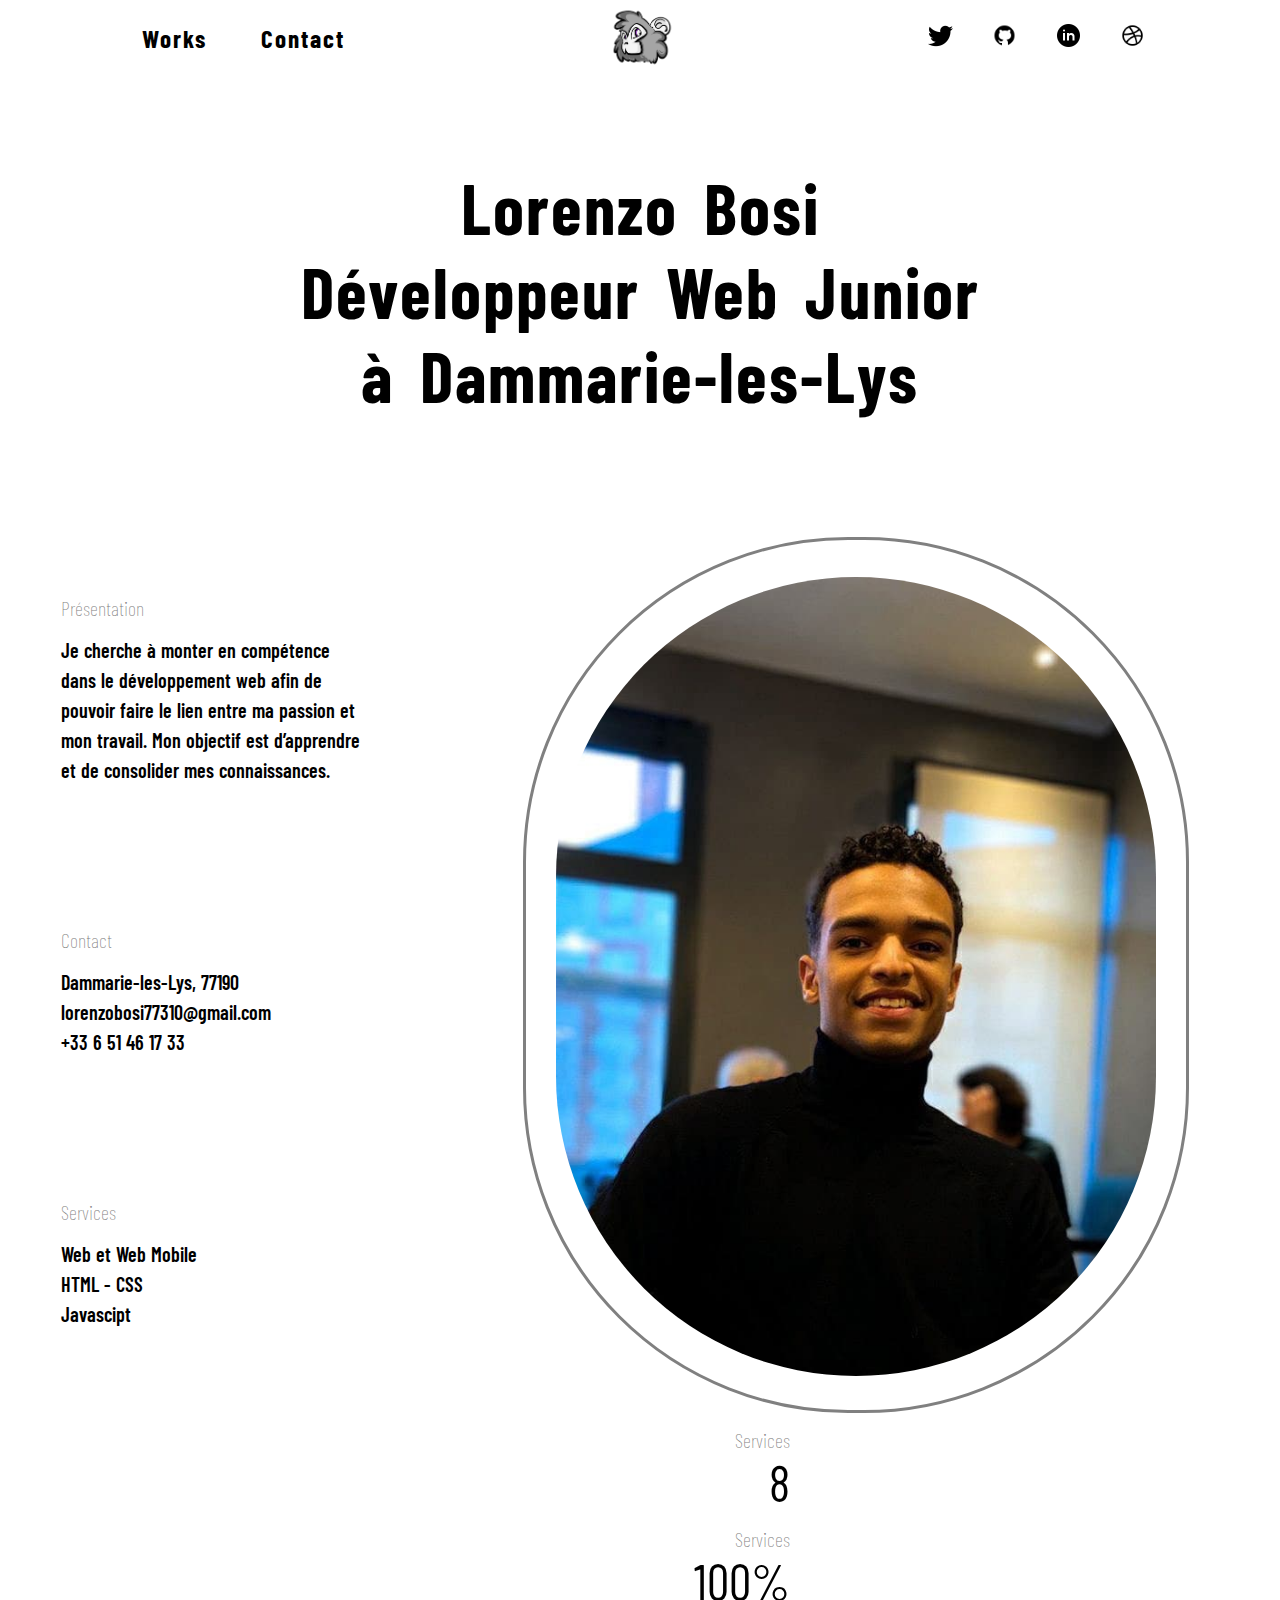
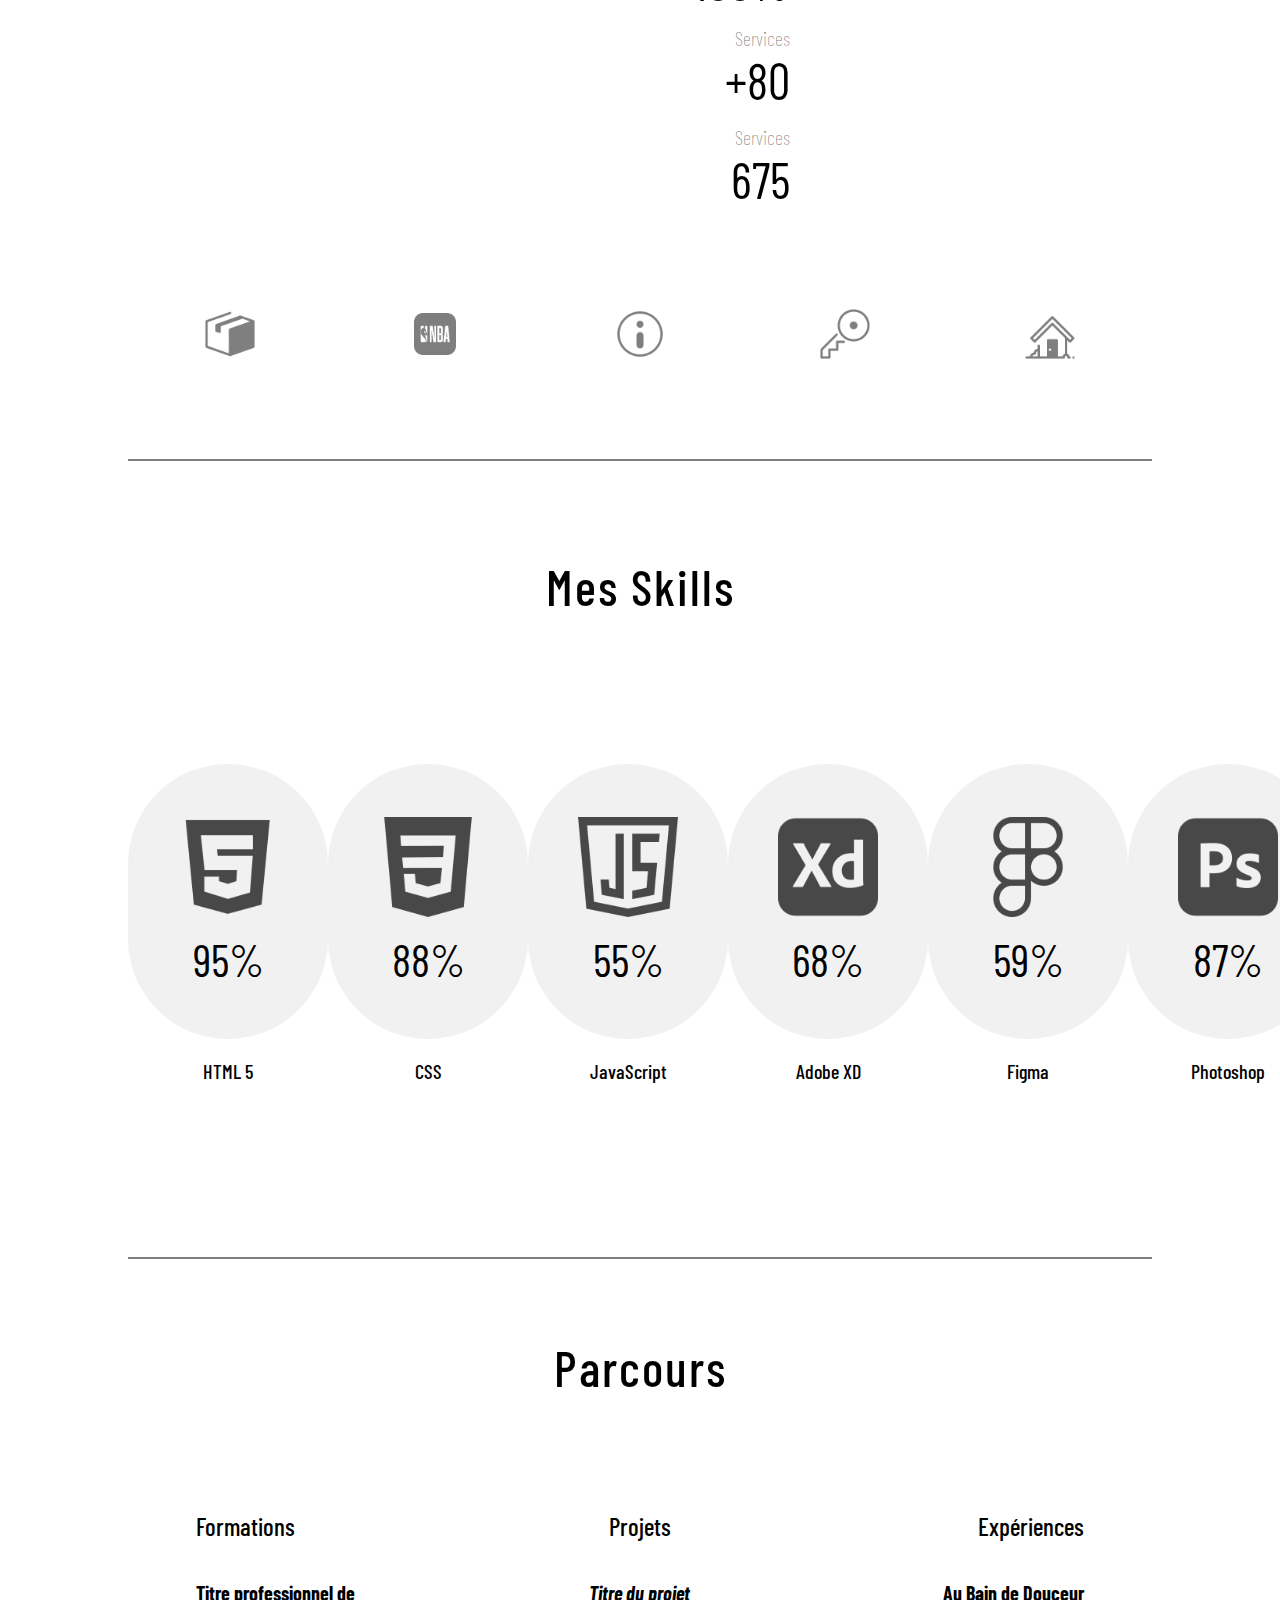
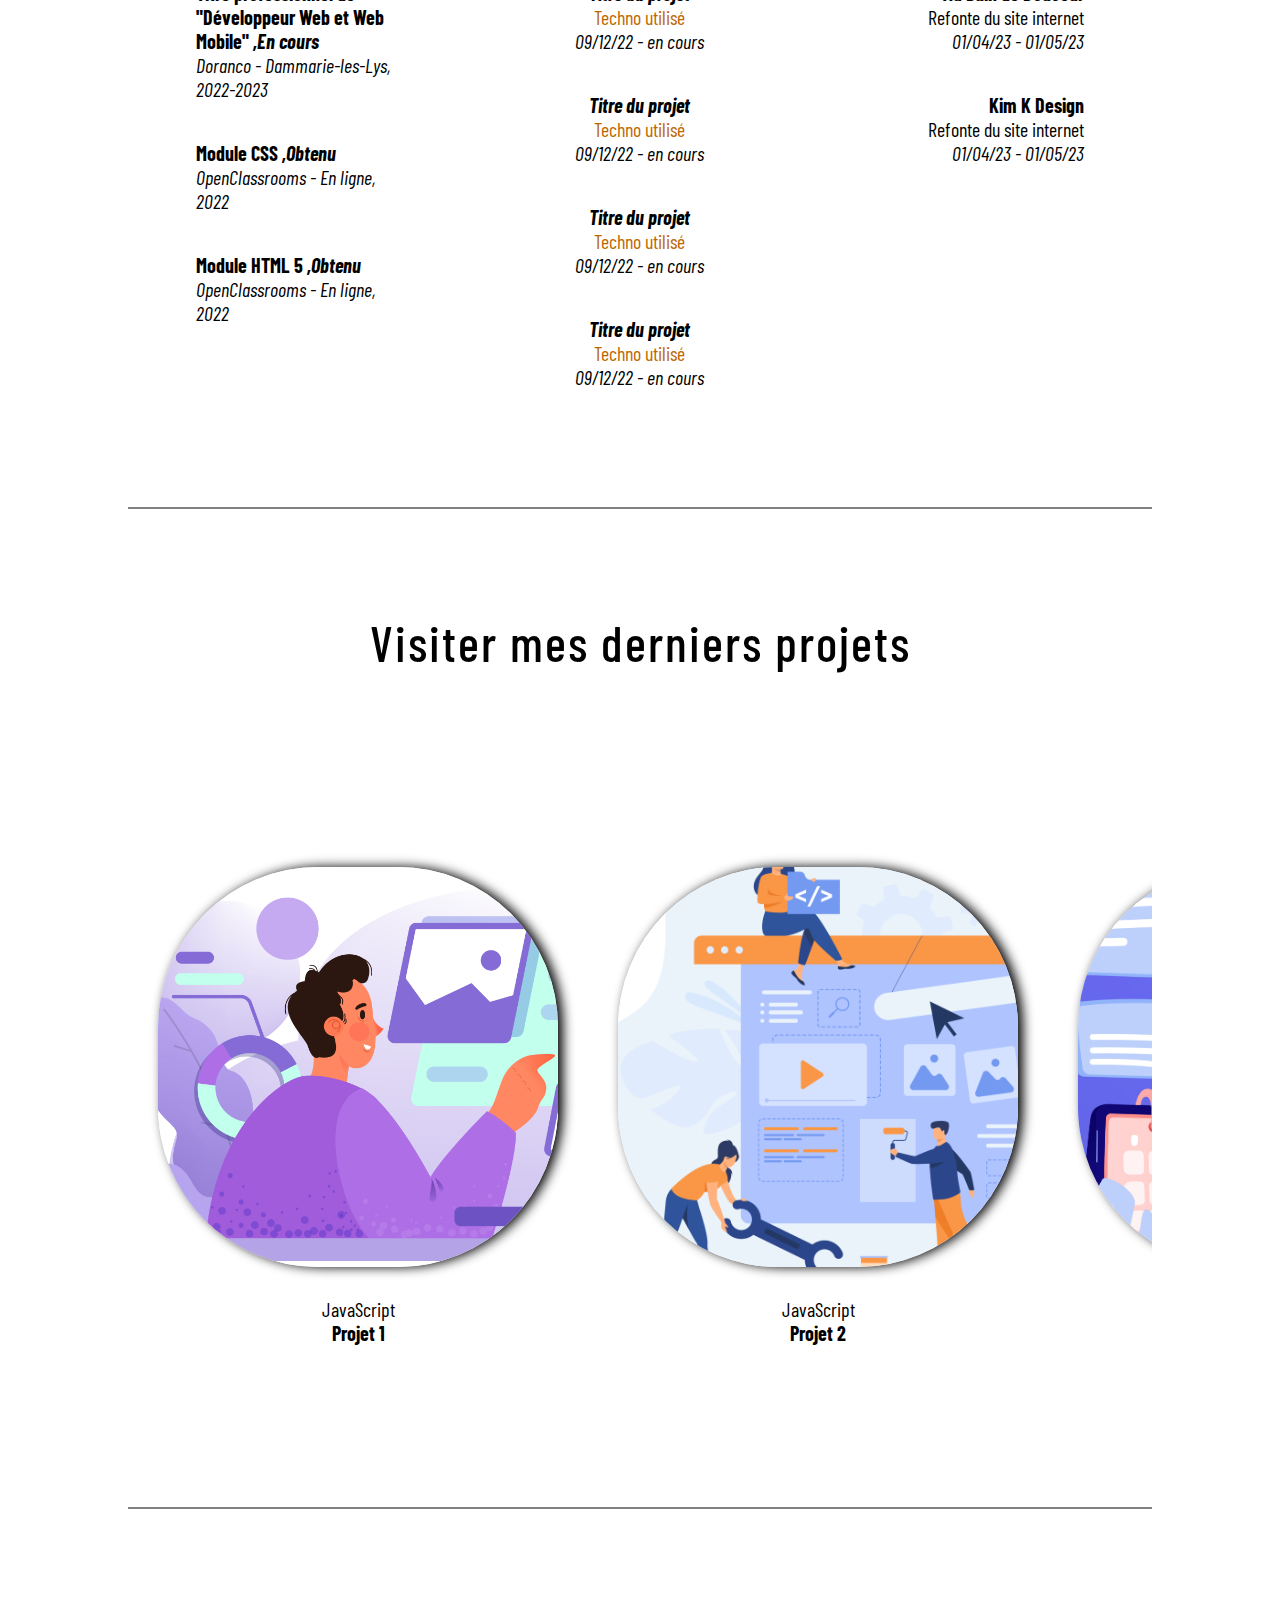
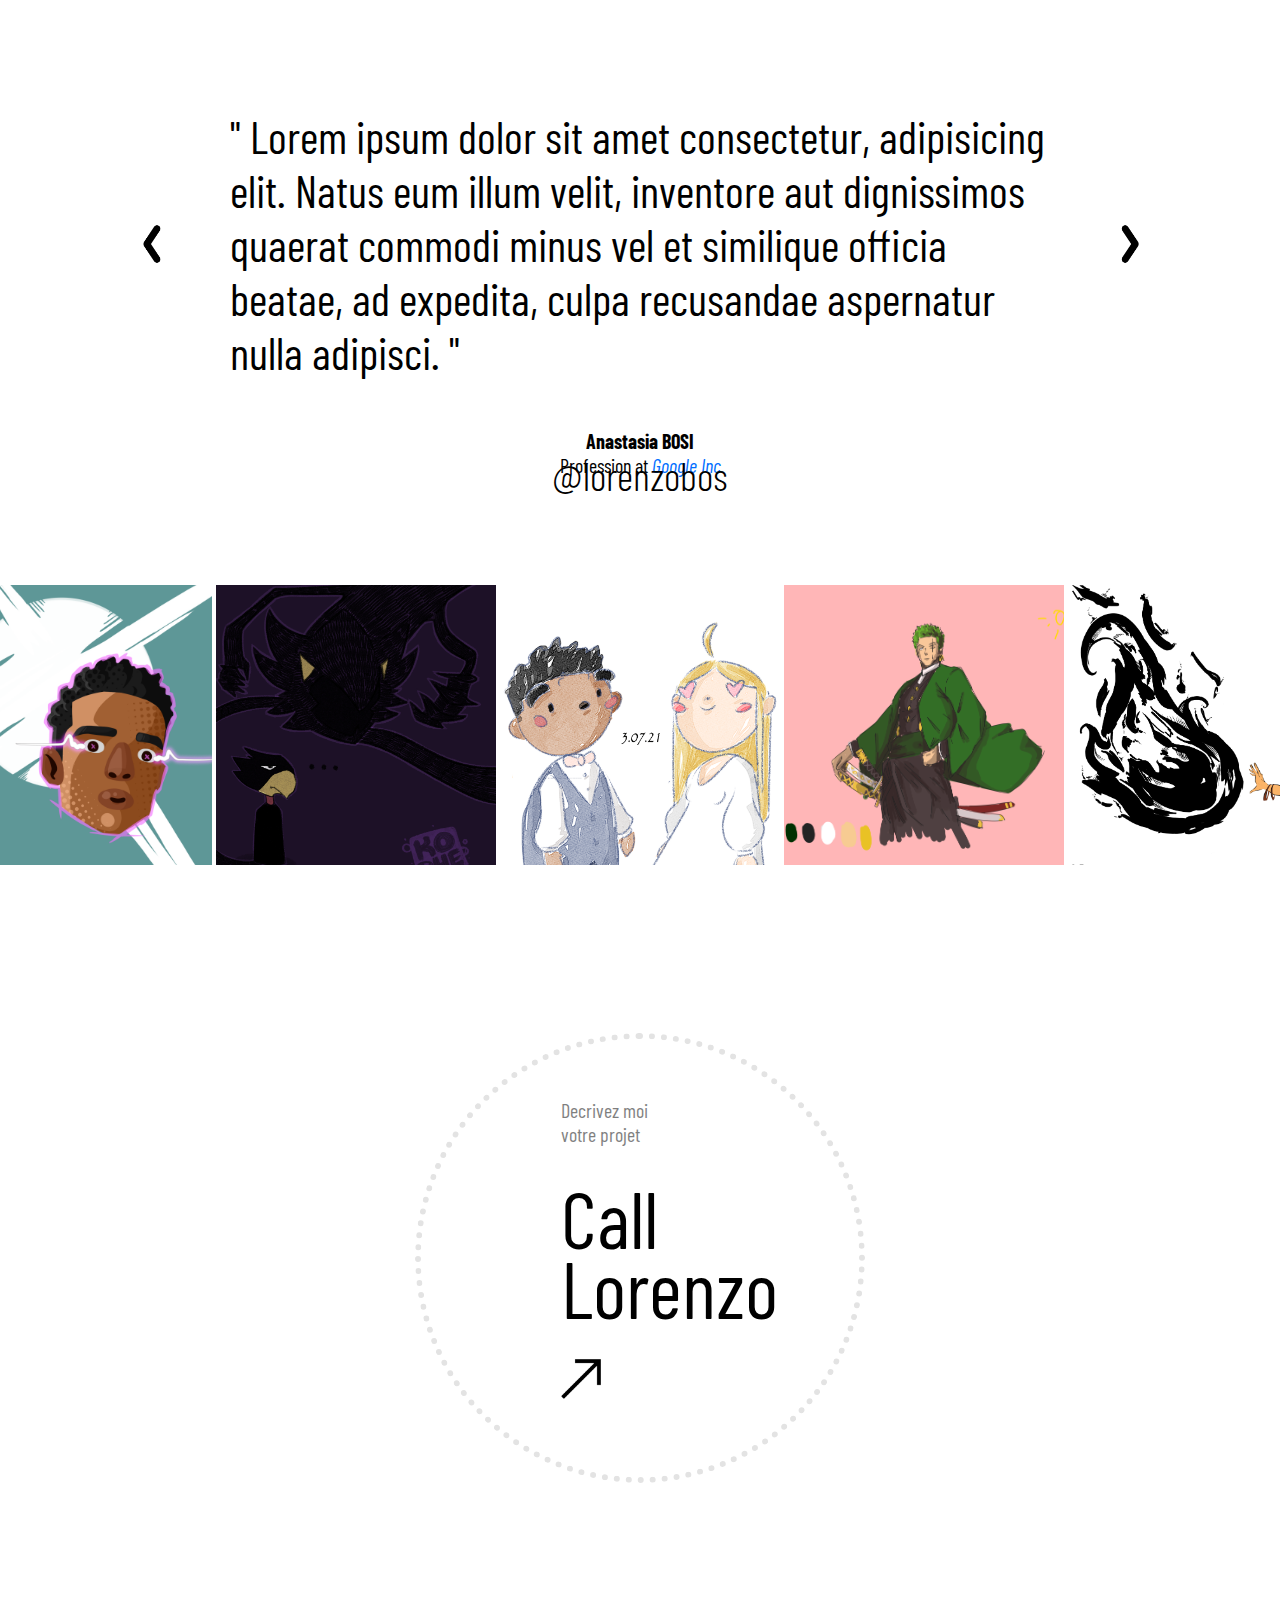
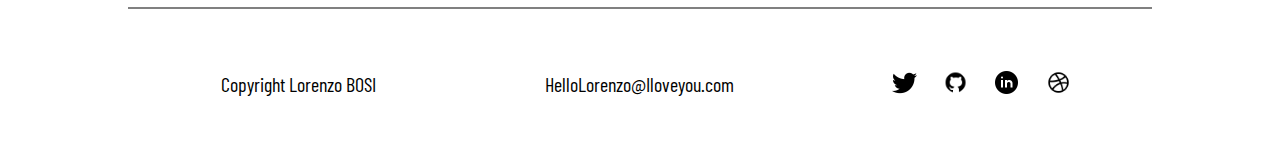
==== docs/index.html @ cca260da "10/02/23" ====
<!DOCTYPE html>
<html lang="fr"> 
<head>
    <meta charset="UTF-8"> 
    <meta http-equiv="X-UA-Compatible" content="IE=edge">
    <meta name="viewport" content="width=device-width, initial-scale=1.0">
    <title>Lorenzo Bosi</title> 
    <meta name="author" content="Lorenzo">
    <meta name="description" content="Portofolio de Lorenzo Bosi"> 
    <link rel="stylesheet" href="css/style.css">
    <link rel="preconnect" href="https://fonts.googleapis.com">
    <link rel="preconnect" href="https://fonts.gstatic.com" crossorigin>
    <link href="https://fonts.googleapis.com/css2?family=Playfair+Display:ital,wght@0,400;0,500;0,600;0,700;0,800;0,900;1,400;1,500;1,600;1,700;1,800;1,900&display=swap" rel="stylesheet">
    <link rel="preconnect" href="https://fonts.googleapis.com">
    <link rel="preconnect" href="https://fonts.gstatic.com" crossorigin>
    <link href="https://fonts.googleapis.com/css2?family=Barlow+Condensed:ital,wght@0,100;0,200;0,300;0,400;0,500;0,600;0,700;0,800;0,900;1,100;1,200;1,300;1,400;1,500;1,600;1,700;1,800;1,900&display=swap" rel="stylesheet">
</head>
<body> 
    <header>
        <nav>
            <a href="#works">Works</a>
            <a href="#contact">Contact</a>
        </nav>
        <img src="img/logo_kophe.png" alt="Logo forme de singe" width="75">
        <ul>
            <li><img src="img/icons8-twitter-100.png" alt="logo twitter" width="25"></li>
            <li><img src="img/icons8-github-120.png" alt="logo github" width="25"></li>
            <li><img src="img/icons8-linkedin-circled-100.png" alt="logo linkedin" width="25"></li>
            <li><img src="img/icons8-dribbble-128.png" alt="logo dribbble" width="25"></li>
        </ul>
    </header>

    <main>
        <h1>Lorenzo Bosi<br>Développeur Web Junior<br>à Dammarie-les-Lys</h1>
        <section>
            <div id="presentation"  class="presentation">
                <div>
                    <h3>Présentation</h3>
                    <p>Je cherche à monter en compétence dans le développement web afin de pouvoir faire le lien entre ma passion et mon travail. Mon objectif est d’apprendre et de consolider mes connaissances.</p>
                </div>
                <div>
                    <h3>Contact</h3>
                    <p>Dammarie-les-Lys, 77190<br>lorenzobosi77310@gmail.com<br>+33 6 51 46 17 33</p>
                </div>
                <div>
                    <h3>Services</h3>
                    <p>Web et Web Mobile<br>HTML - CSS<br>Javascipt</p>
                </div>
            </div>

            <div id="contour">
                <img src="img/lorenzo_pro.jpg" alt="photo de profil" width="600">
            </div>

            <div id="presentation2"  class="presentation">
                <div>
                    <h3>Services</h3>
                    <p>8</p>
                </div>
                <div>
                    <h3>Services</h3>
                    <p>100%</p>
                </div>
                <div>
                    <h3>Services</h3>
                    <p>+80</p>
                </div>
                <div>
                    <h3>Services</h3>
                    <p>675</p>
                </div>
            </div>
            <div id="societe">
                <img src="img/icons8-box-256.png" alt="box" width="50px">
                <img src="img/icons8-nba-app-150.png" alt="nba" width="50px">
                <img src="img/icons8-info-256.png" alt="info" width="50px">
                <img src="img/icons8-key-256.png" alt="key" width="50px">
                <img src="img/icons8-home-256.png" alt="home" width="50px">
            </div>
        </section>

        <section id="skills">
            <h2>Mes Skills</h2>
            <div class="skills">
                <div>
                    <div class="html5">
                        <img src="img/html5 (2).png" alt="html5" width="100">
                        <p>95%</p>
                    </div>
                    <h4>HTML 5</h4>
                </div>

                <div>
                    <div class="css">
                        <img src="img/css-3 (1).png" alt="css" width="100">
                        <p>88%</p>
                    </div>
                    <h4>CSS</h4>
                </div>

                <div>
                    <div class="javascript">
                        <img src="img/script-java (1).png" alt="javascript" width="100">
                        <p>55%</p>
                    </div>
                    <h4>JavaScript</h4>
                </div>

                <div>
                    <div class="xd">
                        <img src="img/xd (1).png" alt="adobe xd" width="100">
                        <p>68%</p>
                    </div>
                    <h4>Adobe XD</h4>
                </div>

                <div>
                    <div class="figma">
                        <img src="img/figma (2).png" alt="figma" width="100">
                        <p>59%</p>
                    </div>
                    <h4>Figma</h4>
                </div>

                <div>
                    <div class="photoshop">
                        <img src="img/photoshop (1).png" alt="photoshop" width="100">
                        <p>87%</p>
                    </div>
                    <h4>Photoshop</h4>
                </div>
            </div>
        </section>

        <section class="parcours">
            <h2>Parcours</h2>
            <div>
                <div class="formations">
                    <h3>Formations</h3>
                    <div>
                        <h5>Titre professionnel de "Développeur Web et Web Mobile" <em>,En cours</em></h5>
                        <p class="date">Doranco - Dammarie-les-Lys, 2022-2023</p>
                    </div>
                    <div>
                        <h5>Module CSS <em>,Obtenu</em></h5>
                        <p class="date">OpenClassrooms - En ligne, 2022</p>
                    </div>
                    <div>
                        <h5>Module HTML 5 <em>,Obtenu</em></h5>
                        <p class="date">OpenClassrooms - En ligne, 2022</p>
                    </div>
                </div>

                <div class="projets">
                    <h3>Projets</h3>
                    <div>
                        <h5><a href="">Titre du projet</a></h5>
                        <p class="techno">Techno utilisé</p>
                        <p class="date">09/12/22 - en cours</p>
                    </div>
                    <div>
                        <h5><a href="">Titre du projet</a></h5>
                        <p class="techno">Techno utilisé</p>
                        <p class="date">09/12/22 - en cours</p>
                    </div>
                    <div>
                        <h5><a href="">Titre du projet</a></h5>
                        <p class="techno">Techno utilisé</p>
                        <p class="date">09/12/22 - en cours</p>
                    </div>
                    <div>
                        <h5><a href="">Titre du projet</a></h5>
                        <p class="techno">Techno utilisé</p>
                        <p class="date">09/12/22 - en cours</p>
                    </div>
                </div>

                <div class="experiences">
                    <h3>Expériences</h3>
                    <div>
                        <h5>Au Bain de Douceur</h5>
                        <p>Refonte du site internet</p>
                        <p class="date">01/04/23 - 01/05/23</p>
                    </div>
                    <div>
                        <h5>Kim K Design</h5>
                        <p>Refonte du site internet</p>
                        <p class="date">01/04/23 - 01/05/23</p>
                    </div>
                </div>
            </div>
        </section>

        <section id="lastproject">
            <h2>Visiter mes derniers projets</h2>
            <div class="lastproject">
                <ul>
                    <li>
                        <a href="#"><div class="image1"></div></a>
                        <p>JavaScript</p>
                        <h4>Projet 1</h4>
                    </li>
                    <li>
                        <a href="#"><div class="image2"></div></a>
                        <p>JavaScript</p>
                        <h4>Projet 2</h4>
                    </li>
                    <li>
                        <a href="#"><div class="image3"></div></a>
                        <p>JavaScript</p>
                        <h4>Projet 3</h4>
                    </li>
                    <li>
                        <a href="#"><div class="image4"></div></a>
                        <p>JavaScript</p>
                        <h4>Projet 4</h4>
                    </li>
                    <li>
                        <a href="#"><div class="image5"></div></a>
                        <p>JavaScript</p>
                        <h4>Projet 5</h4>
                    </li>
                </ul>
            </div>
        </section>
    </main>

    <footer>
        <section>
            <div>
                <div class="commentary">
                    <img src="img/icons8-chevron-left-96.png" alt="fleche gauche" width="50">
                    <p>" Lorem ipsum dolor sit amet consectetur, adipisicing elit. Natus eum illum velit, inventore aut dignissimos quaerat commodi minus vel et similique officia beatae, ad expedita, culpa recusandae aspernatur nulla adipisci. "</p>
                    <img src="img/icons8-chevron-right-96.png" alt="fleche droite" width="50">
                </div>
                <div class="name">
                    <p>Anastasia BOSI</p>
                    <p>Profession at <em>Google Inc</em></p>
                </div>
            </div>

            <div class="insta">
                <p>@lorenzobos</p>
                <div>
                    <div class="photo1"></div>
                    <div class="photo2"></div>
                    <div class="photo3"></div>
                    <div class="photo4"></div>
                    <div class="photo5"></div>
                </div>
            </div>

            <div class="cercle">
                <div>
                    <p>Decrivez moi <br> votre projet</p>
                    <h4>Call<br>Lorenzo</h4>
                    <img src="img/right-up.png" alt="fleche diagonal" width="40">
                </div>
            </div>
        </section>

        <section class="mention_legal">
            <p>Copyright Lorenzo BOSI</p>
            <p>HelloLorenzo@Iloveyou.com</p>
            <ul>
                <li><img src="img/icons8-twitter-100.png" alt="logo twitter" width="25"></li>
                <li><img src="img/icons8-github-120.png" alt="logo github" width="25"></li>
                <li><img src="img/icons8-linkedin-circled-100.png" alt="logo linkedin" width="25"></li>
                <li><img src="img/icons8-dribbble-128.png" alt="logo dribbble" width="25"></li>
            </ul>
        </section>
    </footer>


</body>
</html>
---- docs/css/style.css ----
/******************* GENERAL ***********************/

* {
    margin: 0;
    padding: 0;
    box-sizing: border-box;
    font-family: 'Barlow Condensed', 'Playfair Display';
    font-size: 20px;
}

/******************* HEADER ***********************/

header {
    display: flex;
    justify-content: space-around;
    align-items: center;
}

header>ul {
    list-style: none;
    display: flex;
    width: 20%;
    justify-content: space-around;
}

header>nav {
    display: flex;
    width: 20%;
    justify-content: space-around;
}

header a {
    text-decoration: none;
    color: black;
    font-weight: 700;
    font-size: 25px;
    letter-spacing: 2px;
}
/******************* MAIN ***********************/

main {
    display: flex;
    flex-direction: column;
    align-items: center;
}

/******** PROFIL ************/
h1, h2 {
    text-align: center;
    font-weight: 700;
    letter-spacing: 2px;
}

h1 {
    margin: 90px 0 70px 0;
    font-size: 70px;
    word-spacing: 10px;
}

h2 {
    font-size: 50px;
    font-weight: 500;
    margin: 40px;
}

#presentation h3 {
    color: grey;
    font-weight: lighter;
    padding: 15px 0 15px 0;
}

main>section:nth-child(2) {
    display: flex;
    justify-content: space-around;
    flex-wrap: wrap;
    margin: 50px 0 100px 0;
}

.presentation {
    width: 300px;
}

#presentation p {
    font-weight: 600;
    line-height: 30px;
    word-spacing: 1px;
    padding-bottom: 40px;
}

#contour {
    border: 3px solid grey;
    border-radius: 325px 325px 325px 325px;
    margin: 0 30px 0 40px;
}

img[alt="photo de profil"] {
    margin: 37px 30px 30px 30px;
    border-radius: 300px 300px 300px 300px;
}

#presentation2 p {
    font-size: 50px;
    text-align: end;
}

#presentation2 h3 {
    color: grey;
    font-weight: lighter;
    padding-top: 15px;
    text-align: end;
}

#societe {
    align-self: center;
    display: flex;
    justify-content: space-around;
    width: 80%;
    margin-top: 100px;
    opacity: 0.5;
}

#presentation , #presentation2 {
    display: flex;
    flex-direction: column;
    justify-content: space-around;
}

/******** SKILLS **********/

#skills {
    width: 80%;
    border-top: 2px solid grey;
    border-bottom: 2px solid grey;
    height: 800px;

    display: flex;
    flex-direction: column;
    align-items: center;
    justify-content: space-around;
}

.skills {
    width: 100%;
    display: flex;
    justify-content: space-between;
    margin-bottom: 100px;
}

.skills>div>div {
    background-color: rgb(241, 241, 241);
    width: 200px;
    height: 275px;
    border-radius: 150px 150px 150px 150px;
    
    display: flex;
    flex-direction: column;
    justify-content: center;
    align-items: center;
}

.skills h4 {
    text-align: center;
    margin: 20px;
    font-weight: 500;
}

.skills p {
    font-size: 45px;
    margin-top: 15px;
}

.skills img {
    opacity: 0.7;
}


.skills>div>div:hover img {
    display: none;
}

.html5:hover::before {
    content: "";
    background-image: url(../img/html5.png) ; 
    width: 105px;
    height: 105px;
    background-size: contain;
}

.css:hover::before {
    content: "";
    background-image: url(../img/css-3.png) ; 
    width: 110px;
    height: 110px;
    background-size: contain;
}

.javascript:hover::before {
    content: "";
    background-image: url(../img/script-java.png) ; 
    width: 110px;
    height: 110px;
    background-size: contain;
}

.xd:hover::before {
    content: "";
    background-image: url(../img/xd.png) ; 
    width: 115px;
    height: 115px;
    background-size: contain;
}

.figma:hover::before {
    content: "";
    background-image: url(../img/figma.png) ; 
    width: 110px;
    height: 110px;
    background-size: contain;
}

.photoshop:hover::before {
    content: "";
    background-image: url(../img/photoshop.png) ; 
    width: 110px;
    height: 110px;
    background-size: contain;
}


/******** PARCOURS ********/

.parcours {
    width: 80%;
    height: 850px;
    border-bottom: 2px solid grey;

    display: flex;
    flex-direction: column;
    justify-content: space-around;
}

.parcours>div {
    height: 60%;
    margin-bottom: 50px;
    display: flex;
    justify-content: space-around;
}

.parcours>div>div {
    width: 20%;
} 

.parcours h3, .date {
    margin-bottom: 40px;
}

.parcours h3 {
    font-size: 25px;
    font-weight: 500;
}

.projets a, .date {
    text-decoration: none;
    font-style: italic;
    color: black;
}

.techno {
    color: rgb(192, 104, 4);
}

.formations {
    text-align: start;
}

.projets {
    text-align: center;
}

.experiences {
    text-align: end;
}

/********* LAST PROJECT **********/

#lastproject {
    width: 80%; 
    height: 1000px;
    border-bottom: 2px solid grey;

    display: flex;
    flex-direction: column;
    justify-content: space-around;
}

.lastproject ul {
    list-style: none;
    scroll-snap-type: y mandatory;
    overflow-x: scroll;

    display: flex;
    align-items: center;
}

.lastproject li {
    scroll-snap-align: start;
    display: flex;
    flex-direction: column;
    align-items: center;
}

.lastproject {
    margin-bottom: 100px;
}

.lastproject div {
    width: 400px;
    height: 400px;
    border-radius: 40%;
    margin: 30px;
    box-shadow: 5px 0 12px black;
}

.image1 {
    background-image: url(../img/1.jpg);
    background-size: 800px;
    background-repeat: no-repeat;
    background-position: -100px -100px;
}

.image2 {
    background-image: url(../img/10590.jpg);
    background-size: 800px;
    background-repeat: no-repeat;
    background-position: -100px -100px;
}

.image3 {
    background-image: url(../img/20943482.jpg);
    background-size: 800px;
    background-repeat: no-repeat;
    background-position: -150px -250px;
}

.image4 {
    background-image: url(../img/backend_online_2.jpg);
    background-size: 800px;
    background-repeat: no-repeat;
    background-position: -100px -150px;
}

.image5 {
    background-image: url(../img/GST\ JOS\ 462-21.jpg);
    background-size: 800px;
    background-repeat: no-repeat;
    background-position: -80px -100px;
}

.lastproject img {
    position: initial;
}

/******************* FOOTER ***********************/

footer {
    display: flex;
    flex-direction: column;
    align-items: center;
}

footer>section {
    width: 80%;
}

/******* COMMENTARY **********/

footer section>div:first-child {
    display: flex;
    flex-direction: column;
    align-items: center;
    height: 500px;
}

.commentary {
    display: flex;
    align-items: center;
    justify-content: space-between;
    margin-top: 200px;

}

.commentary p {
    font-size: 45px;
    width: 80%;
}

.name {
    margin-top: 50px;
    display: flex;
    flex-direction: column;
    align-items: center;
}

.name>p:first-child {
    font-weight: bold;
}

.name em {
    color: rgb(0, 110, 255);
}


/****** INSTA ************/

.insta {
    display: flex;
    flex-direction: column;
    align-items: center;
    justify-content: space-around;

    height: 500px;
}

.insta p {
    font-size: 40px;
    font-weight: 300;
}

.insta>div {
    display: flex;
    justify-content: center;
}

.insta>div>div {
    width: 280px;
    height: 280px;
    margin: 2px;
    background-color: black;
}

.photo1 {
    background-image: url(../img/dessin\ 6\ -\ moi\ 1\ finale.png);
    background-size: 350px;
    background-position: -50px;
}

.photo2 {
    background-image: url(../img/dessin7\ -\ fumikage.jpg);
    background-size: cover;
    background-repeat: no-repeat;
    background-position: 0px -60px;
}

.photo3 {
    background-image: url(../img/dessin5\ -\ PROBA.png);
    background-size: cover;
    background-repeat: no-repeat;
    background-position: 0px 0px;
}

.photo4 {
    background-image: url(../img/dessinn\ 4\ -\ zoro\ .png);
    background-size: 380px;
    background-position: -50px;
}

.photo5 {
    background-image: url(../img/dessin2-Fire\ man.png);
    background-size: 395px;
    background-position: -20px;
}

/***** CERCLE ******/

.cercle {
    height: 700px;
    display: flex;
    justify-content: center;
    align-items: center;
    border-bottom: 2px solid grey;
}

.cercle>div {
    width: 450px;
    height: 450px;
    border: 6px dotted rgba(0, 0, 0, 0.11);
    border-radius: 50%;

    display: flex;
    flex-direction: column;
    justify-content: space-around;

    padding: 40px 100px 60px 140px;
}

.cercle p {
    opacity: 0.5;
}

.cercle h4 {
    font-size: 80px;
    font-weight: 400;
    line-height: 70px;
}

/******* MENTION LEGAL *********/

.mention_legal {
    height: 150px;
    display: flex;
    justify-content: space-around;
    align-items: center;
}

.mention_legal ul, .mention_legal p {
    width: 20%;
    list-style: none;
    display: flex;
    justify-content: space-around;
}
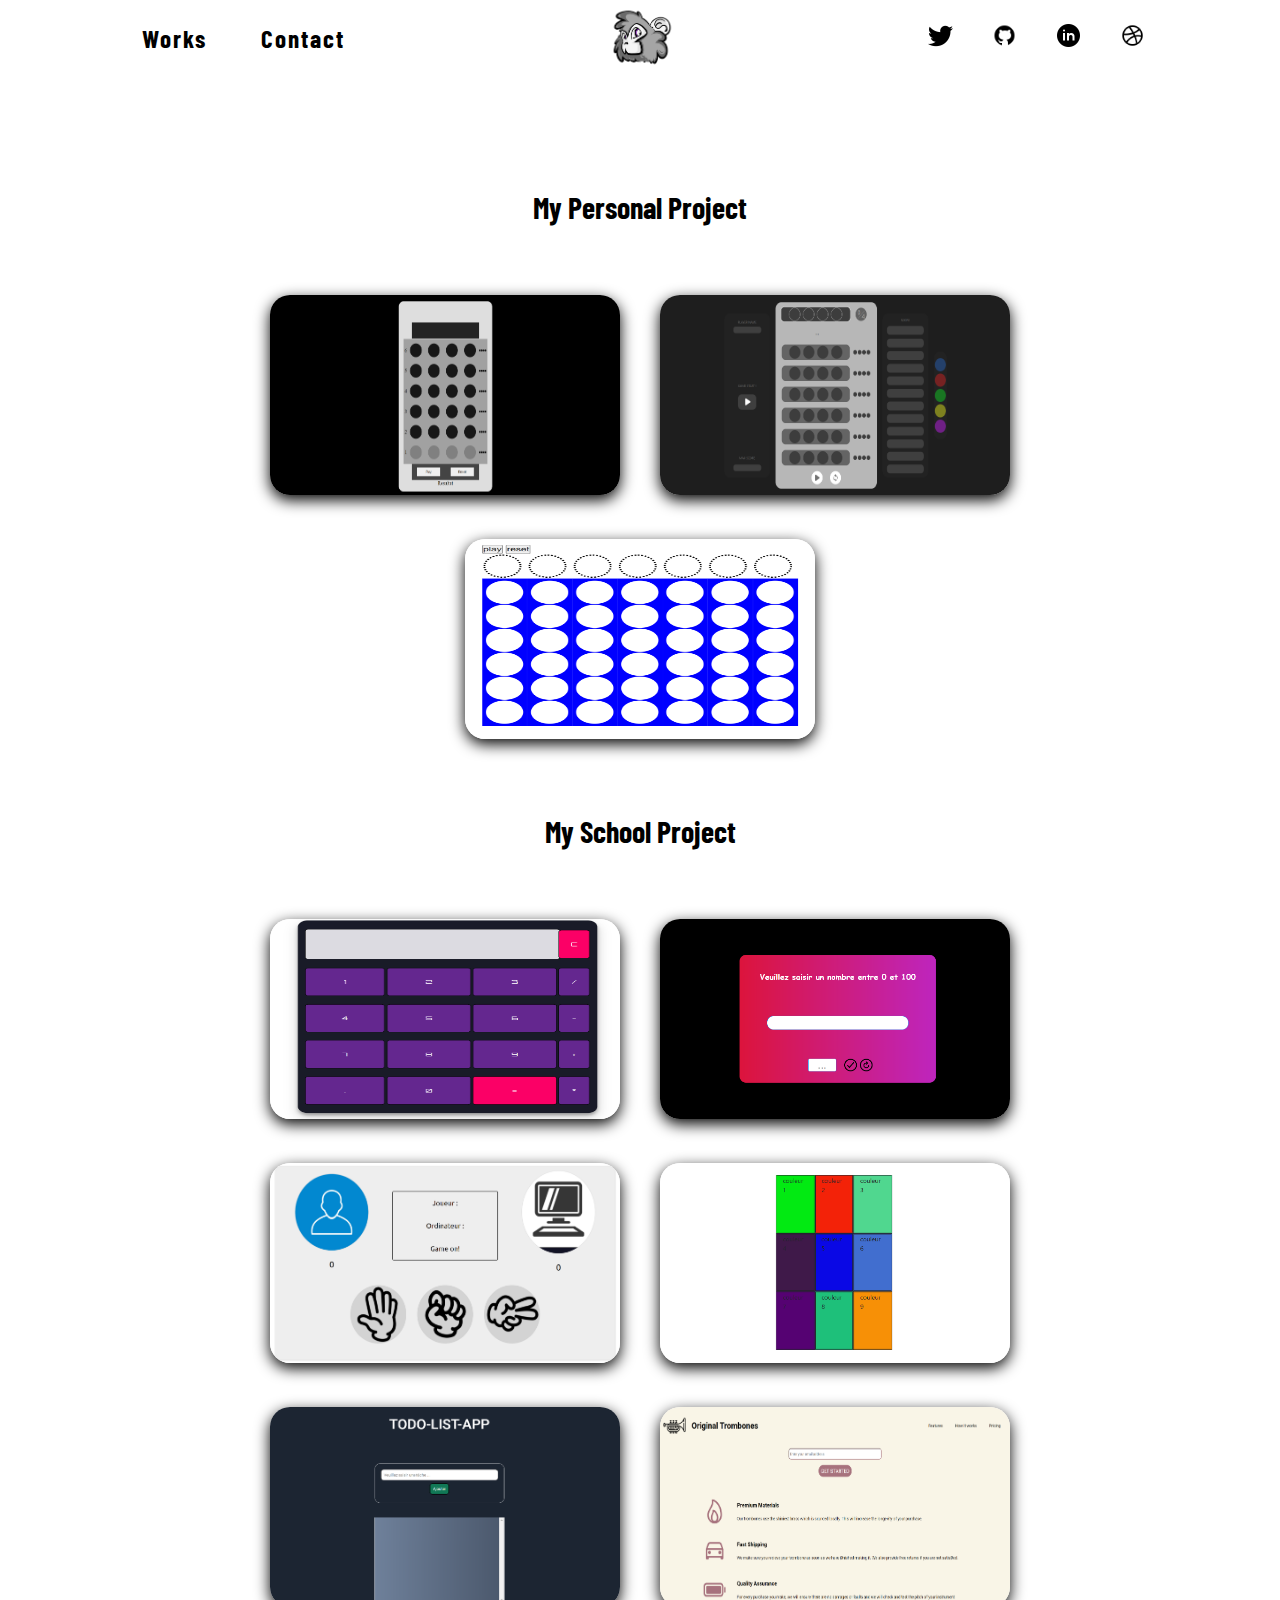
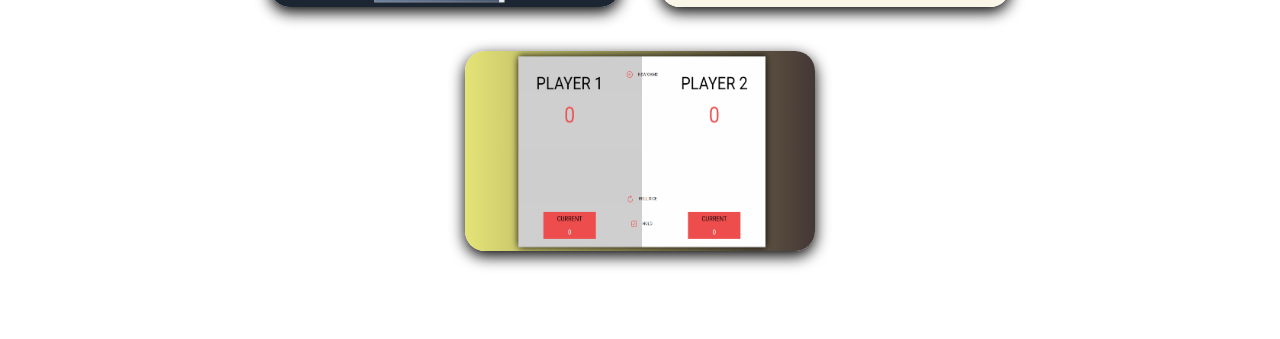
==== commit a3d04435: "12/02/23" ====
--- a/docs/index.html
+++ b/docs/index.html
@@ -31,245 +31,24 @@
     </header>
 
     <main>
-        <h1>Lorenzo Bosi<br>Développeur Web Junior<br>à Dammarie-les-Lys</h1>
-        <section>
-            <div id="presentation"  class="presentation">
-                <div>
-                    <h3>Présentation</h3>
-                    <p>Je cherche à monter en compétence dans le développement web afin de pouvoir faire le lien entre ma passion et mon travail. Mon objectif est d’apprendre et de consolider mes connaissances.</p>
-                </div>
-                <div>
-                    <h3>Contact</h3>
-                    <p>Dammarie-les-Lys, 77190<br>lorenzobosi77310@gmail.com<br>+33 6 51 46 17 33</p>
-                </div>
-                <div>
-                    <h3>Services</h3>
-                    <p>Web et Web Mobile<br>HTML - CSS<br>Javascipt</p>
-                </div>
-            </div>
+        <h2>My Personal Project</h2>
+        <div>
+            <a href="../Games_Web/MasterMindV1/index.html"><img src="img/mastermindv1.png" alt=""></a>
+            <a href="../Games_Web/MasterMindV2/index.html"><img src="img/mastermindv2.png" alt="" ></a>
+            <a href="../Games_Web/puissance4-V1/index.html"><img src="img/puissance4.png" alt="" ></a>
+        </div>
 
-            <div id="contour">
-                <img src="img/lorenzo_pro.jpg" alt="photo de profil" width="600">
-            </div>
-
-            <div id="presentation2"  class="presentation">
-                <div>
-                    <h3>Services</h3>
-                    <p>8</p>
-                </div>
-                <div>
-                    <h3>Services</h3>
-                    <p>100%</p>
-                </div>
-                <div>
-                    <h3>Services</h3>
-                    <p>+80</p>
-                </div>
-                <div>
-                    <h3>Services</h3>
-                    <p>675</p>
-                </div>
-            </div>
-            <div id="societe">
-                <img src="img/icons8-box-256.png" alt="box" width="50px">
-                <img src="img/icons8-nba-app-150.png" alt="nba" width="50px">
-                <img src="img/icons8-info-256.png" alt="info" width="50px">
-                <img src="img/icons8-key-256.png" alt="key" width="50px">
-                <img src="img/icons8-home-256.png" alt="home" width="50px">
-            </div>
-        </section>
-
-        <section id="skills">
-            <h2>Mes Skills</h2>
-            <div class="skills">
-                <div>
-                    <div class="html5">
-                        <img src="img/html5 (2).png" alt="html5" width="100">
-                        <p>95%</p>
-                    </div>
-                    <h4>HTML 5</h4>
-                </div>
-
-                <div>
-                    <div class="css">
-                        <img src="img/css-3 (1).png" alt="css" width="100">
-                        <p>88%</p>
-                    </div>
-                    <h4>CSS</h4>
-                </div>
-
-                <div>
-                    <div class="javascript">
-                        <img src="img/script-java (1).png" alt="javascript" width="100">
-                        <p>55%</p>
-                    </div>
-                    <h4>JavaScript</h4>
-                </div>
-
-                <div>
-                    <div class="xd">
-                        <img src="img/xd (1).png" alt="adobe xd" width="100">
-                        <p>68%</p>
-                    </div>
-                    <h4>Adobe XD</h4>
-                </div>
-
-                <div>
-                    <div class="figma">
-                        <img src="img/figma (2).png" alt="figma" width="100">
-                        <p>59%</p>
-                    </div>
-                    <h4>Figma</h4>
-                </div>
-
-                <div>
-                    <div class="photoshop">
-                        <img src="img/photoshop (1).png" alt="photoshop" width="100">
-                        <p>87%</p>
-                    </div>
-                    <h4>Photoshop</h4>
-                </div>
-            </div>
-        </section>
-
-        <section class="parcours">
-            <h2>Parcours</h2>
-            <div>
-                <div class="formations">
-                    <h3>Formations</h3>
-                    <div>
-                        <h5>Titre professionnel de "Développeur Web et Web Mobile" <em>,En cours</em></h5>
-                        <p class="date">Doranco - Dammarie-les-Lys, 2022-2023</p>
-                    </div>
-                    <div>
-                        <h5>Module CSS <em>,Obtenu</em></h5>
-                        <p class="date">OpenClassrooms - En ligne, 2022</p>
-                    </div>
-                    <div>
-                        <h5>Module HTML 5 <em>,Obtenu</em></h5>
-                        <p class="date">OpenClassrooms - En ligne, 2022</p>
-                    </div>
-                </div>
-
-                <div class="projets">
-                    <h3>Projets</h3>
-                    <div>
-                        <h5><a href="">Titre du projet</a></h5>
-                        <p class="techno">Techno utilisé</p>
-                        <p class="date">09/12/22 - en cours</p>
-                    </div>
-                    <div>
-                        <h5><a href="">Titre du projet</a></h5>
-                        <p class="techno">Techno utilisé</p>
-                        <p class="date">09/12/22 - en cours</p>
-                    </div>
-                    <div>
-                        <h5><a href="">Titre du projet</a></h5>
-                        <p class="techno">Techno utilisé</p>
-                        <p class="date">09/12/22 - en cours</p>
-                    </div>
-                    <div>
-                        <h5><a href="">Titre du projet</a></h5>
-                        <p class="techno">Techno utilisé</p>
-                        <p class="date">09/12/22 - en cours</p>
-                    </div>
-                </div>
-
-                <div class="experiences">
-                    <h3>Expériences</h3>
-                    <div>
-                        <h5>Au Bain de Douceur</h5>
-                        <p>Refonte du site internet</p>
-                        <p class="date">01/04/23 - 01/05/23</p>
-                    </div>
-                    <div>
-                        <h5>Kim K Design</h5>
-                        <p>Refonte du site internet</p>
-                        <p class="date">01/04/23 - 01/05/23</p>
-                    </div>
-                </div>
-            </div>
-        </section>
-
-        <section id="lastproject">
-            <h2>Visiter mes derniers projets</h2>
-            <div class="lastproject">
-                <ul>
-                    <li>
-                        <a href="#"><div class="image1"></div></a>
-                        <p>JavaScript</p>
-                        <h4>Projet 1</h4>
-                    </li>
-                    <li>
-                        <a href="#"><div class="image2"></div></a>
-                        <p>JavaScript</p>
-                        <h4>Projet 2</h4>
-                    </li>
-                    <li>
-                        <a href="#"><div class="image3"></div></a>
-                        <p>JavaScript</p>
-                        <h4>Projet 3</h4>
-                    </li>
-                    <li>
-                        <a href="#"><div class="image4"></div></a>
-                        <p>JavaScript</p>
-                        <h4>Projet 4</h4>
-                    </li>
-                    <li>
-                        <a href="#"><div class="image5"></div></a>
-                        <p>JavaScript</p>
-                        <h4>Projet 5</h4>
-                    </li>
-                </ul>
-            </div>
-        </section>
+        <h2>My School Project</h2>
+        <div>
+            <a href="../../Doranco_Study/02-javascript_cours/EXO/calculatrice/index.html"><img src="img/calculatrice.png" alt="" ></a>
+            <a href="../../Doranco_Study/02-javascript_cours/EXO/find_random_number/"><img src="img/findthenumber.png" alt=""></a>
+            <a href="../../Doranco_Study/02-javascript_cours/EXO/pierre_papier_ciseau/"><img src="img/pierrepapierciseau.png" alt=""></a>
+            <a href="../../Doranco_Study/03-jquery/EXO/03.exo-randomColor/index.html"><img src="img/randomcolor.png" alt=""></a>
+            <a href="../../Doranco_Study/05-sass-html-css/EXO/04.exo/01.toDoList/index.html"><img src="img/todolist.png" alt=""></a>
+            <a href="../../Doranco_Study/05-sass-html-css/EXO/04.exo/02.product-landing/index.html"><img src="img/templatesass.png" alt=""></a>
+            <a href="../../Doranco_Study/05-sass-html-css/EXO/04.exo/03.rollDice/index.html"><img src="img/rolldice.png" alt=""></a>
+        </div>
     </main>
-
-    <footer>
-        <section>
-            <div>
-                <div class="commentary">
-                    <img src="img/icons8-chevron-left-96.png" alt="fleche gauche" width="50">
-                    <p>" Lorem ipsum dolor sit amet consectetur, adipisicing elit. Natus eum illum velit, inventore aut dignissimos quaerat commodi minus vel et similique officia beatae, ad expedita, culpa recusandae aspernatur nulla adipisci. "</p>
-                    <img src="img/icons8-chevron-right-96.png" alt="fleche droite" width="50">
-                </div>
-                <div class="name">
-                    <p>Anastasia BOSI</p>
-                    <p>Profession at <em>Google Inc</em></p>
-                </div>
-            </div>
-
-            <div class="insta">
-                <p>@lorenzobos</p>
-                <div>
-                    <div class="photo1"></div>
-                    <div class="photo2"></div>
-                    <div class="photo3"></div>
-                    <div class="photo4"></div>
-                    <div class="photo5"></div>
-                </div>
-            </div>
-
-            <div class="cercle">
-                <div>
-                    <p>Decrivez moi <br> votre projet</p>
-                    <h4>Call<br>Lorenzo</h4>
-                    <img src="img/right-up.png" alt="fleche diagonal" width="40">
-                </div>
-            </div>
-        </section>
-
-        <section class="mention_legal">
-            <p>Copyright Lorenzo BOSI</p>
-            <p>HelloLorenzo@Iloveyou.com</p>
-            <ul>
-                <li><img src="img/icons8-twitter-100.png" alt="logo twitter" width="25"></li>
-                <li><img src="img/icons8-github-120.png" alt="logo github" width="25"></li>
-                <li><img src="img/icons8-linkedin-circled-100.png" alt="logo linkedin" width="25"></li>
-                <li><img src="img/icons8-dribbble-128.png" alt="logo dribbble" width="25"></li>
-            </ul>
-        </section>
-    </footer>
 
 
 </body>
--- a/docs/css/style.css
+++ b/docs/css/style.css
@@ -35,6 +35,7 @@
     font-weight: 700;
     font-size: 25px;
     letter-spacing: 2px;
+    margin: 0 20px 0 20px;
 }
 /******************* MAIN ***********************/
 
@@ -42,479 +43,31 @@
     display: flex;
     flex-direction: column;
     align-items: center;
-}
+    justify-content: center;
 
-/******** PROFIL ************/
-h1, h2 {
-    text-align: center;
-    font-weight: 700;
-    letter-spacing: 2px;
-}
-
-h1 {
-    margin: 90px 0 70px 0;
-    font-size: 70px;
-    word-spacing: 10px;
+    margin: 5%;
 }
 
 h2 {
-    font-size: 50px;
-    font-weight: 500;
-    margin: 40px;
+    font-size: 1.5em;
+    margin: 50px;
 }
 
-#presentation h3 {
-    color: grey;
-    font-weight: lighter;
-    padding: 15px 0 15px 0;
-}
-
-main>section:nth-child(2) {
+div {
     display: flex;
-    justify-content: space-around;
     flex-wrap: wrap;
-    margin: 50px 0 100px 0;
-}
-
-.presentation {
-    width: 300px;
-}
-
-#presentation p {
-    font-weight: 600;
-    line-height: 30px;
-    word-spacing: 1px;
-    padding-bottom: 40px;
-}
-
-#contour {
-    border: 3px solid grey;
-    border-radius: 325px 325px 325px 325px;
-    margin: 0 30px 0 40px;
-}
-
-img[alt="photo de profil"] {
-    margin: 37px 30px 30px 30px;
-    border-radius: 300px 300px 300px 300px;
-}
-
-#presentation2 p {
-    font-size: 50px;
-    text-align: end;
-}
-
-#presentation2 h3 {
-    color: grey;
-    font-weight: lighter;
-    padding-top: 15px;
-    text-align: end;
-}
-
-#societe {
-    align-self: center;
-    display: flex;
-    justify-content: space-around;
-    width: 80%;
-    margin-top: 100px;
-    opacity: 0.5;
-}
-
-#presentation , #presentation2 {
-    display: flex;
-    flex-direction: column;
-    justify-content: space-around;
-}
-
-/******** SKILLS **********/
-
-#skills {
-    width: 80%;
-    border-top: 2px solid grey;
-    border-bottom: 2px solid grey;
-    height: 800px;
-
-    display: flex;
-    flex-direction: column;
-    align-items: center;
-    justify-content: space-around;
-}
-
-.skills {
-    width: 100%;
-    display: flex;
-    justify-content: space-between;
-    margin-bottom: 100px;
-}
-
-.skills>div>div {
-    background-color: rgb(241, 241, 241);
-    width: 200px;
-    height: 275px;
-    border-radius: 150px 150px 150px 150px;
-    
-    display: flex;
-    flex-direction: column;
-    justify-content: center;
-    align-items: center;
-}
-
-.skills h4 {
-    text-align: center;
-    margin: 20px;
-    font-weight: 500;
-}
-
-.skills p {
-    font-size: 45px;
-    margin-top: 15px;
-}
-
-.skills img {
-    opacity: 0.7;
-}
-
-
-.skills>div>div:hover img {
-    display: none;
-}
-
-.html5:hover::before {
-    content: "";
-    background-image: url(../img/html5.png) ; 
-    width: 105px;
-    height: 105px;
-    background-size: contain;
-}
-
-.css:hover::before {
-    content: "";
-    background-image: url(../img/css-3.png) ; 
-    width: 110px;
-    height: 110px;
-    background-size: contain;
-}
-
-.javascript:hover::before {
-    content: "";
-    background-image: url(../img/script-java.png) ; 
-    width: 110px;
-    height: 110px;
-    background-size: contain;
-}
-
-.xd:hover::before {
-    content: "";
-    background-image: url(../img/xd.png) ; 
-    width: 115px;
-    height: 115px;
-    background-size: contain;
-}
-
-.figma:hover::before {
-    content: "";
-    background-image: url(../img/figma.png) ; 
-    width: 110px;
-    height: 110px;
-    background-size: contain;
-}
-
-.photoshop:hover::before {
-    content: "";
-    background-image: url(../img/photoshop.png) ; 
-    width: 110px;
-    height: 110px;
-    background-size: contain;
-}
-
-
-/******** PARCOURS ********/
-
-.parcours {
-    width: 80%;
-    height: 850px;
-    border-bottom: 2px solid grey;
-
-    display: flex;
-    flex-direction: column;
-    justify-content: space-around;
-}
-
-.parcours>div {
-    height: 60%;
-    margin-bottom: 50px;
-    display: flex;
-    justify-content: space-around;
-}
-
-.parcours>div>div {
-    width: 20%;
-} 
-
-.parcours h3, .date {
-    margin-bottom: 40px;
-}
-
-.parcours h3 {
-    font-size: 25px;
-    font-weight: 500;
-}
-
-.projets a, .date {
-    text-decoration: none;
-    font-style: italic;
-    color: black;
-}
-
-.techno {
-    color: rgb(192, 104, 4);
-}
-
-.formations {
-    text-align: start;
-}
-
-.projets {
-    text-align: center;
-}
-
-.experiences {
-    text-align: end;
-}
-
-/********* LAST PROJECT **********/
-
-#lastproject {
-    width: 80%; 
-    height: 1000px;
-    border-bottom: 2px solid grey;
-
-    display: flex;
-    flex-direction: column;
-    justify-content: space-around;
-}
-
-.lastproject ul {
-    list-style: none;
-    scroll-snap-type: y mandatory;
-    overflow-x: scroll;
-
-    display: flex;
-    align-items: center;
-}
-
-.lastproject li {
-    scroll-snap-align: start;
-    display: flex;
-    flex-direction: column;
-    align-items: center;
-}
-
-.lastproject {
-    margin-bottom: 100px;
-}
-
-.lastproject div {
-    width: 400px;
-    height: 400px;
-    border-radius: 40%;
-    margin: 30px;
-    box-shadow: 5px 0 12px black;
-}
-
-.image1 {
-    background-image: url(../img/1.jpg);
-    background-size: 800px;
-    background-repeat: no-repeat;
-    background-position: -100px -100px;
-}
-
-.image2 {
-    background-image: url(../img/10590.jpg);
-    background-size: 800px;
-    background-repeat: no-repeat;
-    background-position: -100px -100px;
-}
-
-.image3 {
-    background-image: url(../img/20943482.jpg);
-    background-size: 800px;
-    background-repeat: no-repeat;
-    background-position: -150px -250px;
-}
-
-.image4 {
-    background-image: url(../img/backend_online_2.jpg);
-    background-size: 800px;
-    background-repeat: no-repeat;
-    background-position: -100px -150px;
-}
-
-.image5 {
-    background-image: url(../img/GST\ JOS\ 462-21.jpg);
-    background-size: 800px;
-    background-repeat: no-repeat;
-    background-position: -80px -100px;
-}
-
-.lastproject img {
-    position: initial;
-}
-
-/******************* FOOTER ***********************/
-
-footer {
-    display: flex;
-    flex-direction: column;
-    align-items: center;
-}
-
-footer>section {
-    width: 80%;
-}
-
-/******* COMMENTARY **********/
-
-footer section>div:first-child {
-    display: flex;
-    flex-direction: column;
-    align-items: center;
-    height: 500px;
-}
-
-.commentary {
-    display: flex;
-    align-items: center;
-    justify-content: space-between;
-    margin-top: 200px;
-
-}
-
-.commentary p {
-    font-size: 45px;
-    width: 80%;
-}
-
-.name {
-    margin-top: 50px;
-    display: flex;
-    flex-direction: column;
-    align-items: center;
-}
-
-.name>p:first-child {
-    font-weight: bold;
-}
-
-.name em {
-    color: rgb(0, 110, 255);
-}
-
-
-/****** INSTA ************/
-
-.insta {
-    display: flex;
-    flex-direction: column;
-    align-items: center;
-    justify-content: space-around;
-
-    height: 500px;
-}
-
-.insta p {
-    font-size: 40px;
-    font-weight: 300;
-}
-
-.insta>div {
-    display: flex;
     justify-content: center;
 }
 
-.insta>div>div {
-    width: 280px;
-    height: 280px;
-    margin: 2px;
-    background-color: black;
+div img {
+
+    border-radius: 20px;
+    box-shadow: 0 5px 15px black;
+
+    width: 350px;
+    height: 200px;
 }
 
-.photo1 {
-    background-image: url(../img/dessin\ 6\ -\ moi\ 1\ finale.png);
-    background-size: 350px;
-    background-position: -50px;
-}
-
-.photo2 {
-    background-image: url(../img/dessin7\ -\ fumikage.jpg);
-    background-size: cover;
-    background-repeat: no-repeat;
-    background-position: 0px -60px;
-}
-
-.photo3 {
-    background-image: url(../img/dessin5\ -\ PROBA.png);
-    background-size: cover;
-    background-repeat: no-repeat;
-    background-position: 0px 0px;
-}
-
-.photo4 {
-    background-image: url(../img/dessinn\ 4\ -\ zoro\ .png);
-    background-size: 380px;
-    background-position: -50px;
-}
-
-.photo5 {
-    background-image: url(../img/dessin2-Fire\ man.png);
-    background-size: 395px;
-    background-position: -20px;
-}
-
-/***** CERCLE ******/
-
-.cercle {
-    height: 700px;
-    display: flex;
-    justify-content: center;
-    align-items: center;
-    border-bottom: 2px solid grey;
-}
-
-.cercle>div {
-    width: 450px;
-    height: 450px;
-    border: 6px dotted rgba(0, 0, 0, 0.11);
-    border-radius: 50%;
-
-    display: flex;
-    flex-direction: column;
-    justify-content: space-around;
-
-    padding: 40px 100px 60px 140px;
-}
-
-.cercle p {
-    opacity: 0.5;
-}
-
-.cercle h4 {
-    font-size: 80px;
-    font-weight: 400;
-    line-height: 70px;
-}
-
-/******* MENTION LEGAL *********/
-
-.mention_legal {
-    height: 150px;
-    display: flex;
-    justify-content: space-around;
-    align-items: center;
-}
-
-.mention_legal ul, .mention_legal p {
-    width: 20%;
-    list-style: none;
-    display: flex;
-    justify-content: space-around;
+div a {
+    margin: 20px;
 }